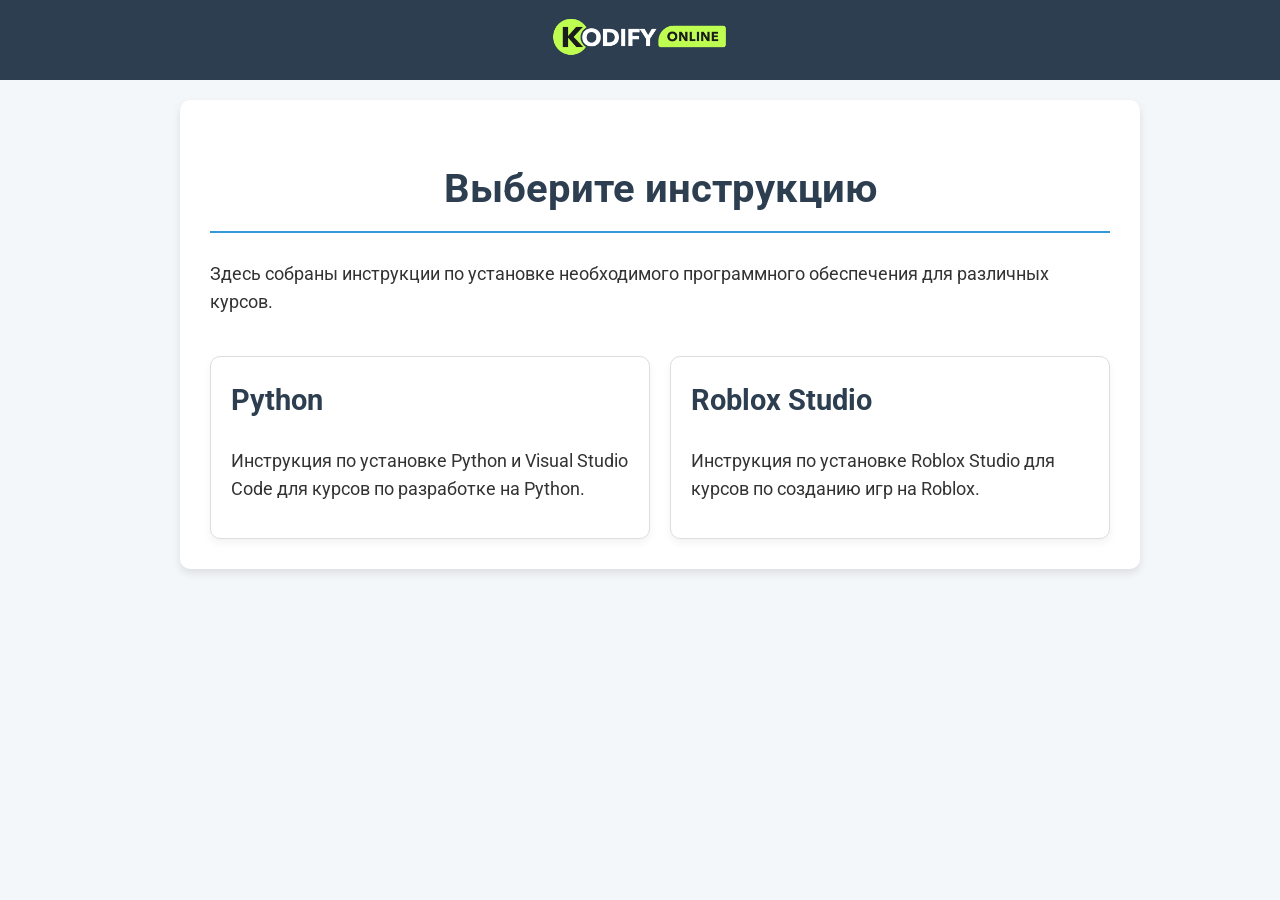
==== index.html @ 915befa4 "feat: add roblox studio installation guide" ====
<!DOCTYPE html>
<html lang="ru">
<head>
    <meta charset="UTF-8">
    <meta name="viewport" content="width=device-width, initial-scale=1.0">
    <title>Инструкции по установке</title>
    <link rel="stylesheet" href="style.css">
</head>
<body>
    <header class="main-header">
        <div class="logo-container">
            <a href="https://kodify.online" target="_blank">
                <img src="photo.png" alt="Kodify Online Logo" class="header-logo">
            </a>
        </div>
    </header>

    <main class="content">
        <div class="container">
            <h1>Выберите инструкцию</h1>
            <p>Здесь собраны инструкции по установке необходимого программного обеспечения для различных курсов.</p>
            
            <div class="course-list">
                <a href="python_installation_guide.html" class="course-card">
                    <h2>Python</h2>
                    <p>Инструкция по установке Python и Visual Studio Code для курсов по разработке на Python.</p>
                </a>
                <a href="roblox_installation_guide.html" class="course-card">
                    <h2>Roblox Studio</h2>
                    <p>Инструкция по установке Roblox Studio для курсов по созданию игр на Roblox.</p>
                </a>
                <!-- Другие курсы можно будет добавлять сюда -->
            </div>
        </div>
    </main>
</body>
</html>
---- style.css ----
@import url('https://fonts.googleapis.com/css2?family=Roboto:wght@400;700&display=swap');

html {
    scroll-behavior: smooth;
}

body {
    font-family: 'Roboto', sans-serif;
    line-height: 1.6;
    margin: 0;
    padding: 0;
    background-color: #f4f7f9;
    color: #333;
    padding-top: 80px; /* Space for fixed header */
}

.main-header {
    position: fixed;
    top: 0;
    left: 0;
    right: 0;
    background-color: #2c3e50; /* Dark background for the header */
    color: #ecf0f1;
    padding: 10px 0;
    z-index: 1000;
    text-align: center;
    height: 60px;
    display: flex;
    align-items: center;
    justify-content: center;
}

.main-header .logo-container {
    margin: 0;
}

.main-header .header-logo {
    max-width: 180px; /* Slightly smaller for header */
}

.main-layout {
    display: flex;
}

.side-menu {
    width: 250px;
    background-color: #2c3e50;
    color: #ecf0f1;
    padding: 20px;
    height: calc(100vh - 80px); /* Adjust height for fixed header */
    position: fixed;
    top: 80px; /* Position below fixed header */
    left: 0;
    overflow-y: auto; /* Enable scrolling for long menus */
}

.side-menu h3 {
    color: #fff;
    border-bottom: 1px solid #34495e;
    padding-bottom: 10px;
}

.side-menu ul {
    list-style: none;
    padding: 0;
}

.side-menu li a {
    color: #ecf0f1;
    text-decoration: none;
    display: block;
    padding: 10px 15px;
    border-radius: 5px;
    transition: background-color 0.3s;
}

.side-menu li a:hover {
    background-color: #34495e;
}

.content {
    padding: 20px;
    width: 100%;
}

.content.with-side-menu {
    margin-left: 270px; /* Side menu width + padding */
}

.container {
    max-width: 900px;
    margin: 0 auto; /* Center the container */
    padding: 30px;
    background-color: #fff;
    border-radius: 10px;
    box-shadow: 0 4px 8px rgba(0,0,0,0.1);
}

h1, h2 {
    color: #2c3e50;
    border-bottom: 2px solid #3498db;
    padding-bottom: 10px;
    scroll-margin-top: 90px; /* Offset for fixed header and some spacing */
}

h1 {
    text-align: center;
    font-size: 2.5em;
}

h2 {
    font-size: 1.8em;
    margin-top: 40px;
}

p {
    font-size: 1.1em;
    margin-bottom: 15px;
}

.step {
    margin-bottom: 30px;
}

.screenshot-img {
    display: block;
    width: 100%;
    min-height: 250px;
    margin: 20px 0;
    border: 2px dashed #bdc3c7;
    background-color: #ecf0f1;
    border-radius: 5px;
    position: relative;
    text-align: center;
    font-style: italic;
    color: #888;
}

.screenshot-img::after {
    content: attr(alt);
    position: absolute;
    top: 50%;
    left: 50%;
    transform: translate(-50%, -50%);
    color: #555;
    font-size: 1.2em;
    font-weight: bold;
    width: 100%;
    padding: 0 10px;
    box-sizing: border-box;
}

.screenshot-flex-container {
    display: flex;
    gap: 20px;
    flex-wrap: wrap; /* Allow images to wrap to the next line */
    justify-content: center; /* Center images horizontally */
    align-items: flex-start; /* Align items to the start of the cross axis */
}

.screenshot-flex-container .screenshot-img {
    width: calc(50% - 10px); /* Two images side by side with gap */
    max-width: 350px; /* Limit individual image width */
    flex-grow: 1; /* Allow them to grow */
    flex-shrink: 1; /* Allow them to shrink */
    object-fit: contain; /* Ensure image content scales without cropping */
    min-height: 150px; /* Reduce min-height for compact look */
    margin: 0; /* Reset margin from general .screenshot-img rule */
}

.screenshot-flex-container .screenshot-img::after {
    font-size: 1em; /* Smaller font for alt text if images are smaller */
}

.alert {
    background-color: #e74c3c;
    color: white;
    padding: 15px;
    border-radius: 5px;
    margin-top: 10px;
    font-weight: bold;
    text-align: center;
}

.alert.info {
    background-color: #2c3e50; /* Matches main-header background */
}

code {
    background-color: #e0e0e0;
    padding: 2px 6px;
    border-radius: 4px;
    font-family: 'Courier New', Courier, monospace;
}

.important {
    background-color: #f1c40f;
    padding: 15px;
    border-radius: 5px;
    font-weight: bold;
}

.logo-container {
    text-align: center;
    margin-bottom: 20px;
}

.header-logo {
    max-width: 200px;
    height: auto;
}

.section-divider {
    border: 0;
    height: 2px;
    background-color: #3498db;
    margin: 60px 0;
}

/* Styles for the main page (index.html) */
.course-list {
    margin-top: 40px;
    display: grid;
    grid-template-columns: repeat(auto-fit, minmax(300px, 1fr));
    gap: 20px;
}

.course-card {
    background-color: #fff;
    border: 1px solid #ddd;
    border-radius: 10px;
    padding: 20px;
    text-decoration: none;
    color: inherit;
    transition: box-shadow 0.3s, transform 0.3s;
    box-shadow: 0 4px 8px rgba(0,0,0,0.05);
}

.course-card:hover {
    transform: translateY(-5px);
    box-shadow: 0 8px 16px rgba(0,0,0,0.1);
}

.course-card h2 {
    margin-top: 0;
    border-bottom: none;
    padding-bottom: 0;
}
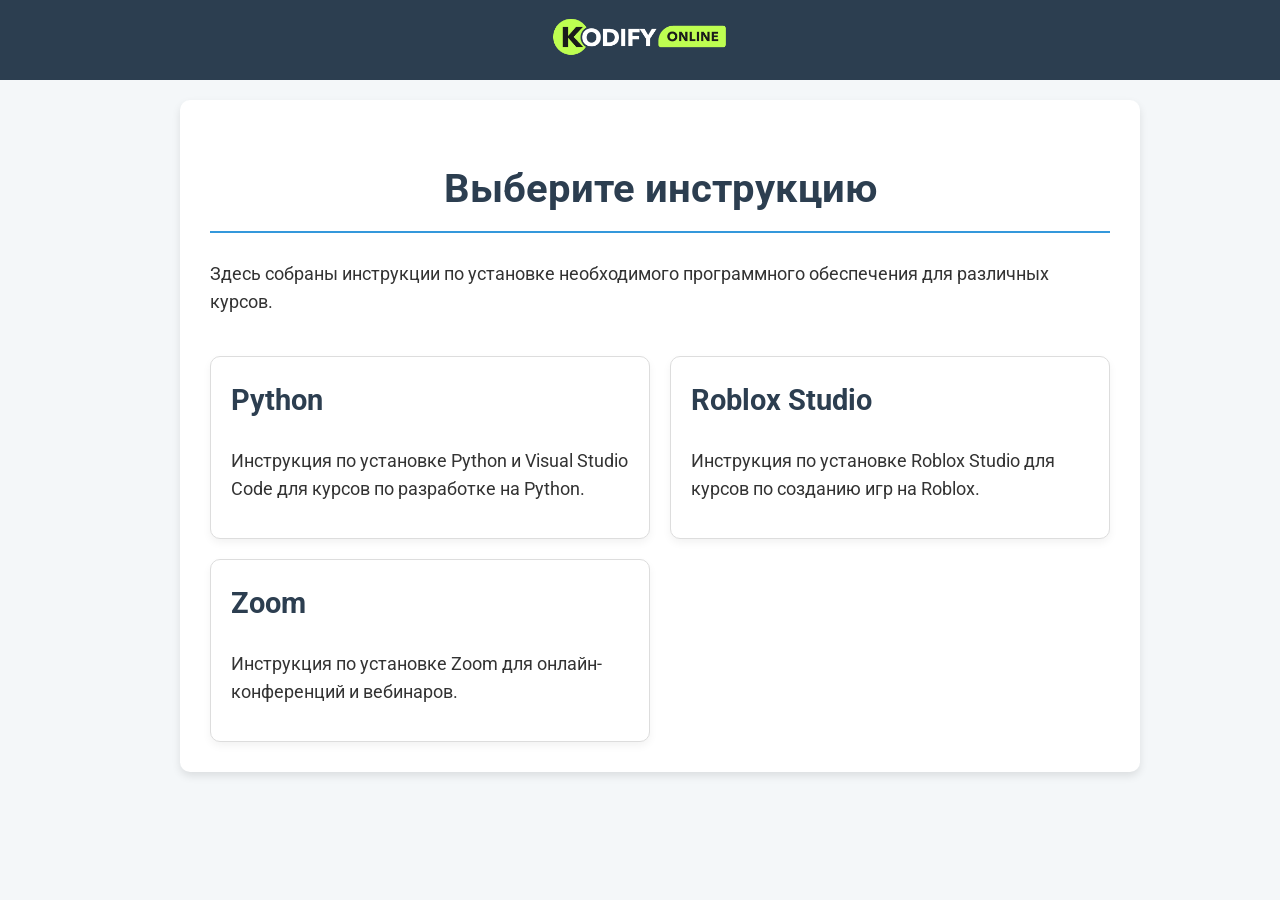
==== commit e22ca3b2: "Initial commit" ====
--- a/index.html
+++ b/index.html
@@ -29,6 +29,10 @@
                     <h2>Roblox Studio</h2>
                     <p>Инструкция по установке Roblox Studio для курсов по созданию игр на Roblox.</p>
                 </a>
+                <a href="zoom_installation_guide.html" class="course-card">
+                    <h2>Zoom</h2>
+                    <p>Инструкция по установке Zoom для онлайн-конференций и вебинаров.</p>
+                </a>
                 <!-- Другие курсы можно будет добавлять сюда -->
             </div>
         </div>
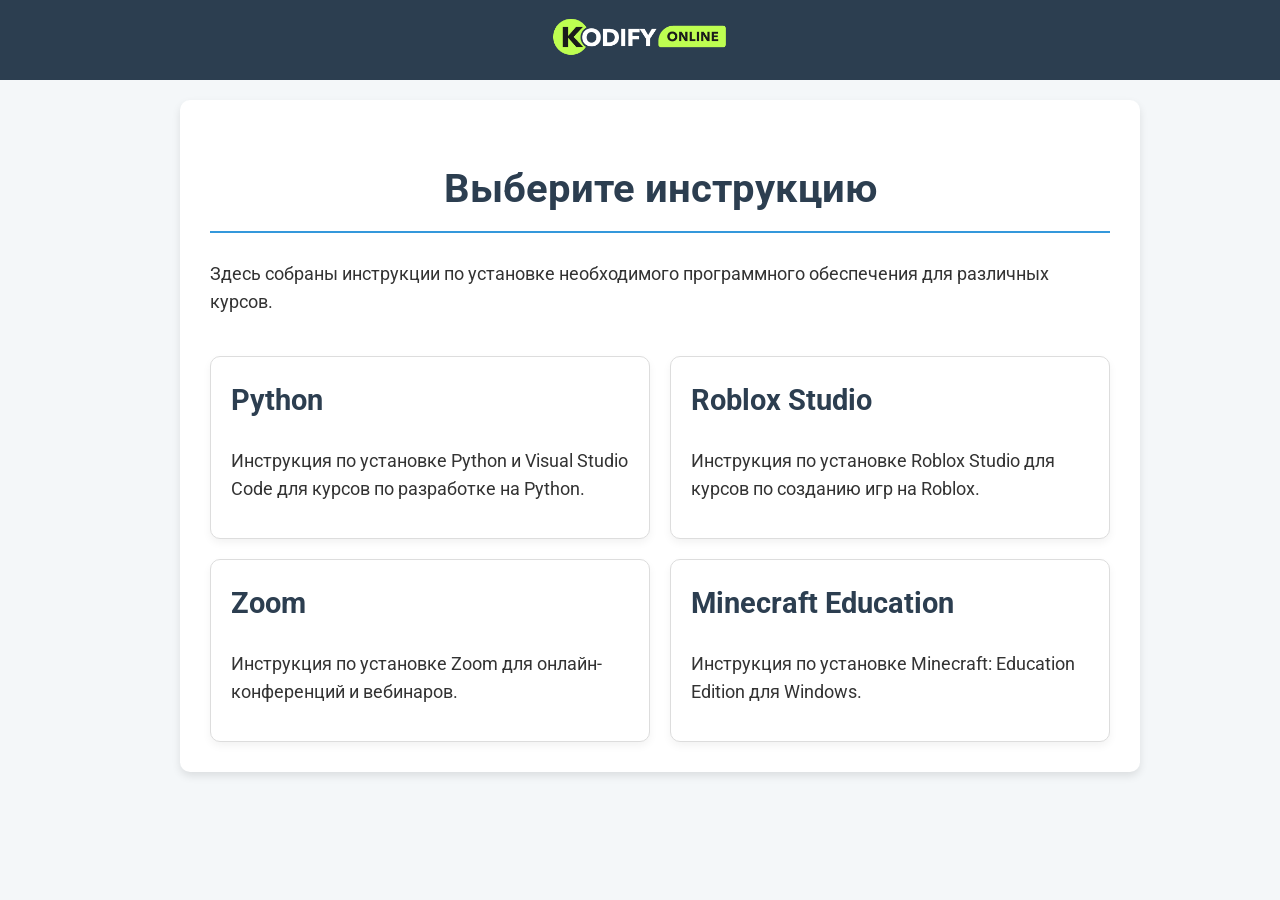
==== commit 51dc38c0: "feat: add Minecraft Education installation guide - Adds a new HTML page with a step-by-step guide fo" ====
--- a/index.html
+++ b/index.html
@@ -33,6 +33,10 @@
                     <h2>Zoom</h2>
                     <p>Инструкция по установке Zoom для онлайн-конференций и вебинаров.</p>
                 </a>
+                <a href="minecraft_installation_guide.html" class="course-card">
+                    <h2>Minecraft Education</h2>
+                    <p>Инструкция по установке Minecraft: Education Edition для Windows.</p>
+                </a>
                 <!-- Другие курсы можно будет добавлять сюда -->
             </div>
         </div>
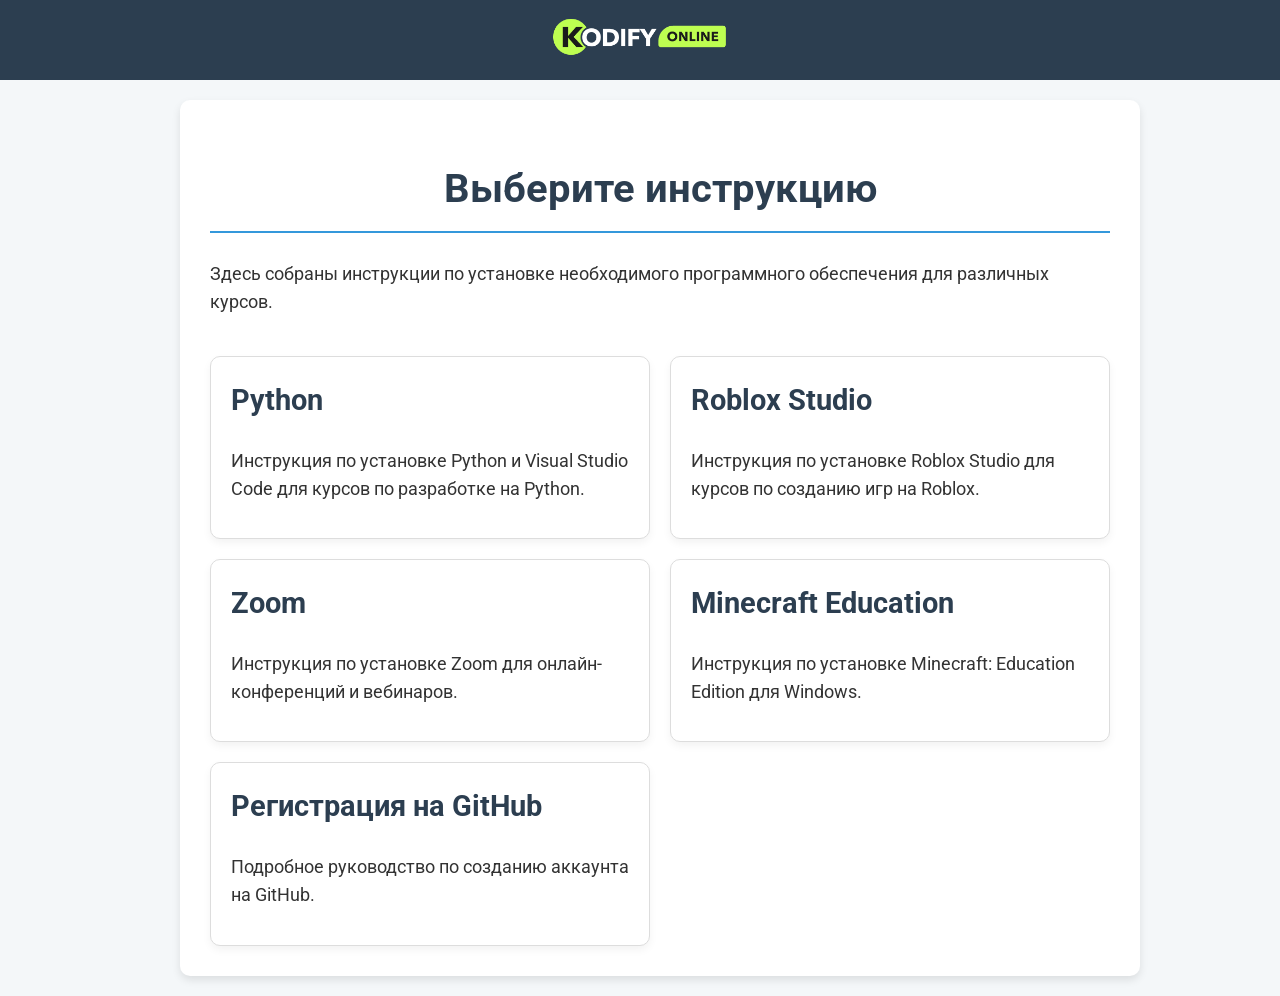
==== commit 9ca9db91: "feat: add GitHub registration guide - Adds a new HTML page with a step-by-step guide for registering" ====
--- a/index.html
+++ b/index.html
@@ -37,6 +37,10 @@
                     <h2>Minecraft Education</h2>
                     <p>Инструкция по установке Minecraft: Education Edition для Windows.</p>
                 </a>
+                <a href="github_registration_guide.html" class="course-card">
+                    <h2>Регистрация на GitHub</h2>
+                    <p>Подробное руководство по созданию аккаунта на GitHub.</p>
+                </a>
                 <!-- Другие курсы можно будет добавлять сюда -->
             </div>
         </div>
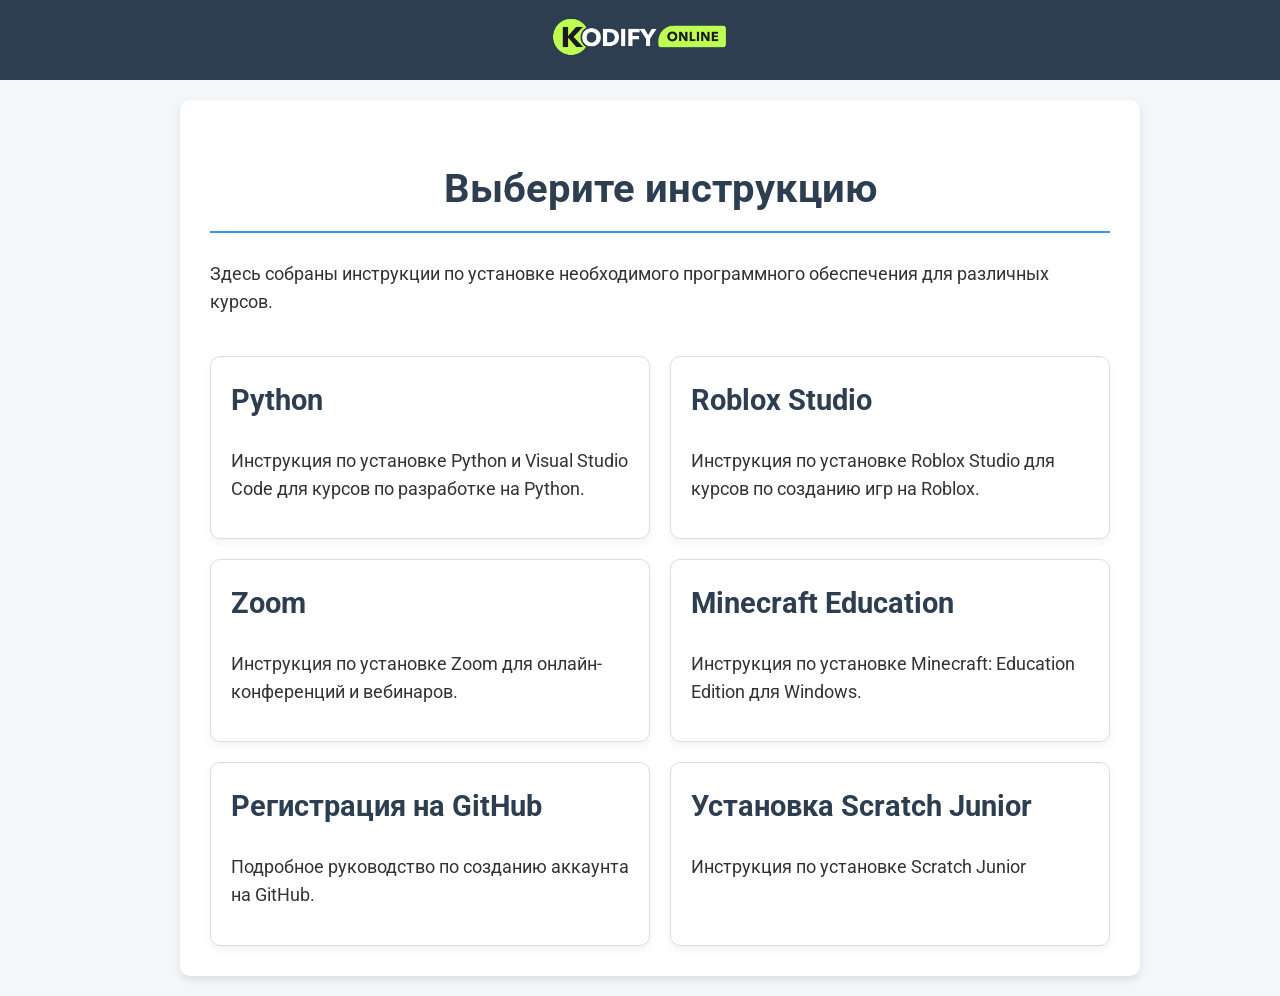
==== commit 57bda4d5: "скретч дж" ====
--- a/index.html
+++ b/index.html
@@ -41,6 +41,10 @@
                     <h2>Регистрация на GitHub</h2>
                     <p>Подробное руководство по созданию аккаунта на GitHub.</p>
                 </a>
+                <a href="scratch_jr__installation_guide.html" class="course-card">
+                    <h2>Установка Scratch Junior</h2>
+                    <p>Инструкция по установке Scratch Junior</p>
+                </a>
                 <!-- Другие курсы можно будет добавлять сюда -->
             </div>
         </div>
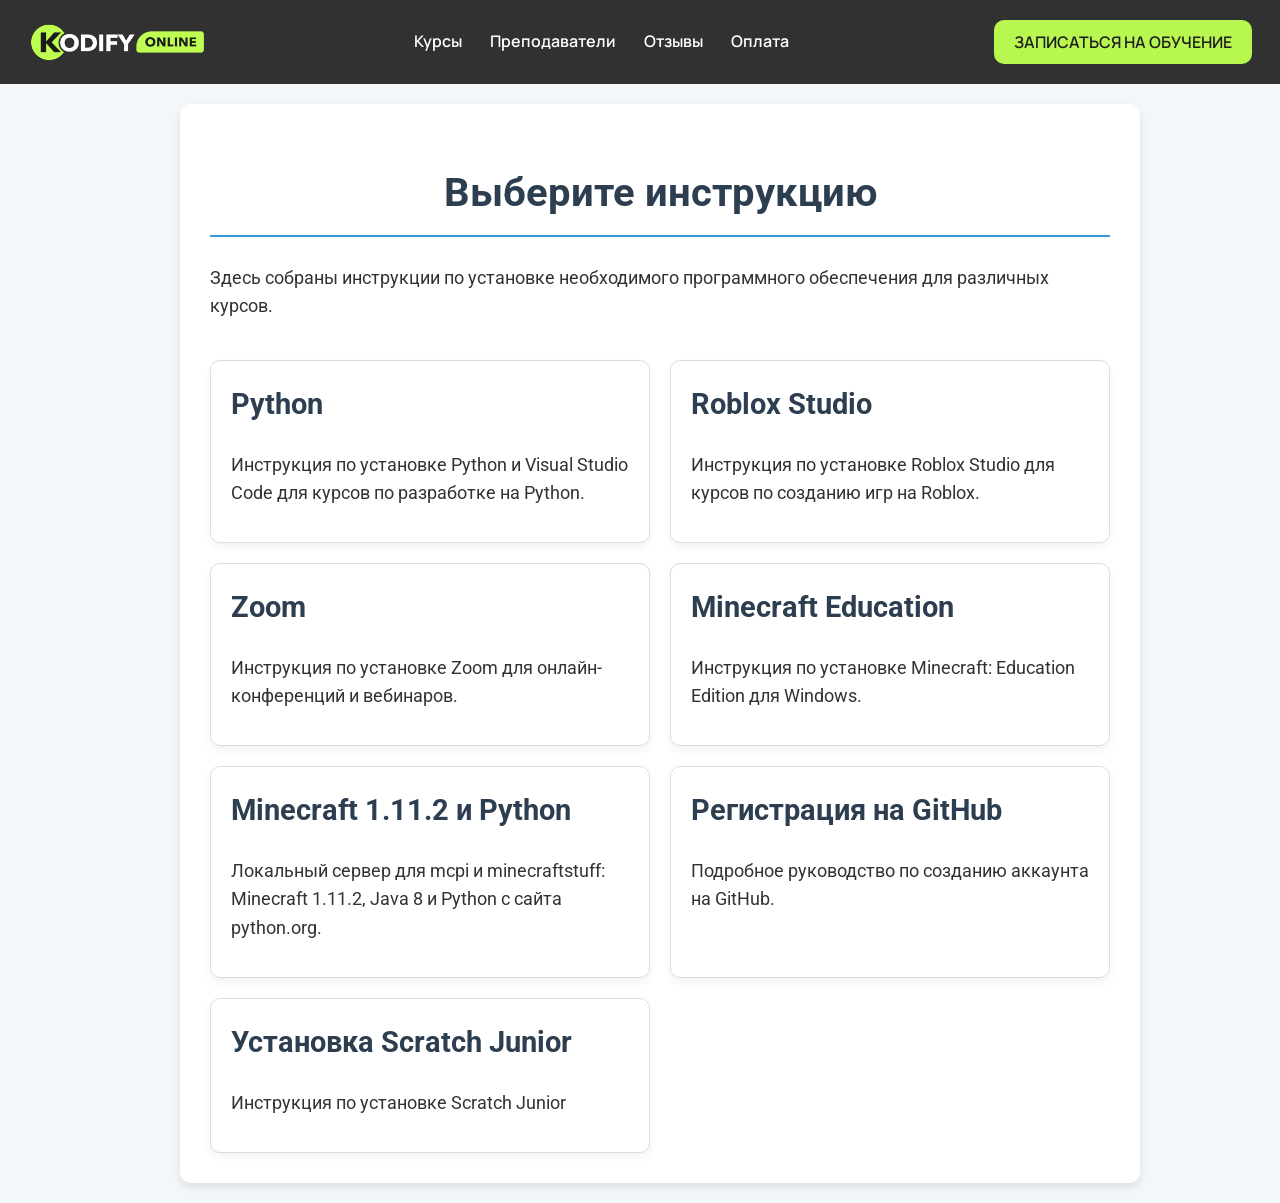
==== commit 013e1336: "установка питон майнкрафт" ====
--- a/index.html
+++ b/index.html
@@ -8,11 +8,16 @@
 </head>
 <body>
     <header class="main-header">
-        <div class="logo-container">
-            <a href="https://kodify.online" target="_blank">
-                <img src="photo.png" alt="Kodify Online Logo" class="header-logo">
-            </a>
-        </div>
+        <a class="header-logo-link" href="https://kodify.online/">
+            <img src="photo.png" alt="Kodify" class="header-logo">
+        </a>
+        <nav class="header-nav">
+            <a href="https://kodify.online/#rec2491400261">Курсы</a>
+            <a href="https://kodify.online/#rec2488766391">Преподаватели</a>
+            <a href="https://kodify.online/#rec2494123921">Отзывы</a>
+            <a href="https://kodify.online/pay">Оплата</a>
+        </nav>
+        <a class="header-cta" href="https://kodify.online/">Записаться на обучение</a>
     </header>
 
     <main class="content">
@@ -37,6 +42,10 @@
                     <h2>Minecraft Education</h2>
                     <p>Инструкция по установке Minecraft: Education Edition для Windows.</p>
                 </a>
+                <a href="minecraft_python_server_guide.html" class="course-card">
+                    <h2>Minecraft 1.11.2 и Python</h2>
+                    <p>Локальный сервер для mcpi и minecraftstuff: Minecraft 1.11.2, Java 8 и Python с сайта python.org.</p>
+                </a>
                 <a href="github_registration_guide.html" class="course-card">
                     <h2>Регистрация на GitHub</h2>
                     <p>Подробное руководство по созданию аккаунта на GitHub.</p>
--- a/style.css
+++ b/style.css
@@ -1,4 +1,4 @@
-@import url('https://fonts.googleapis.com/css2?family=Roboto:wght@400;700&display=swap');
+@import url('https://fonts.googleapis.com/css2?family=Manrope:wght@600;700&family=Roboto:wght@400;700&display=swap');
 
 html {
     scroll-behavior: smooth;
@@ -11,7 +11,7 @@
     padding: 0;
     background-color: #f4f7f9;
     color: #333;
-    padding-top: 80px; /* Space for fixed header */
+    padding-top: 84px;
 }
 
 .main-header {
@@ -19,23 +19,71 @@
     top: 0;
     left: 0;
     right: 0;
-    background-color: #2c3e50; /* Dark background for the header */
-    color: #ecf0f1;
-    padding: 10px 0;
+    height: 84px;
+    box-sizing: border-box;
+    background-color: rgba(32, 32, 32, 0.92);
+    color: #fff;
+    padding: 0 28px;
     z-index: 1000;
-    text-align: center;
-    height: 60px;
+    display: flex;
+    align-items: center;
+    justify-content: space-between;
+    gap: 24px;
+    font-family: 'Manrope', Arial, sans-serif;
+}
+
+.header-logo-link {
+    display: flex;
+    align-items: center;
+    flex: 0 0 auto;
+}
+
+.main-header .header-logo {
+    width: 180px;
+    max-width: 180px;
+    height: auto;
+    display: block;
+}
+
+.header-nav {
     display: flex;
     align-items: center;
     justify-content: center;
-}
-
-.main-header .logo-container {
-    margin: 0;
-}
-
-.main-header .header-logo {
-    max-width: 180px; /* Slightly smaller for header */
+    gap: 28px;
+    flex: 1;
+}
+
+.header-nav a {
+    color: #fff;
+    text-decoration: none;
+    font-weight: 600;
+    font-size: 16px;
+    transition: color 0.3s ease-in-out;
+}
+
+.header-nav a:hover {
+    color: #b9f951;
+}
+
+.header-cta {
+    flex: 0 0 auto;
+    color: #202020;
+    background-color: #b8f750;
+    border: 2px solid #b8f750;
+    border-radius: 10px;
+    padding: 12px 18px;
+    font-weight: 600;
+    font-size: 16px;
+    line-height: 1;
+    text-transform: uppercase;
+    text-decoration: none;
+    white-space: nowrap;
+    transition: background-color 0.2s ease-in-out, color 0.2s ease-in-out;
+}
+
+.header-cta:hover {
+    color: #b8f750;
+    background-color: transparent;
 }
 
 .main-layout {
@@ -44,19 +92,23 @@
 
 .side-menu {
     width: 250px;
-    background-color: #2c3e50;
-    color: #ecf0f1;
+    background-color: #202020;
+    color: #fff;
     padding: 20px;
-    height: calc(100vh - 80px); /* Adjust height for fixed header */
+    height: calc(100vh - 84px);
     position: fixed;
-    top: 80px; /* Position below fixed header */
+    top: 84px;
     left: 0;
-    overflow-y: auto; /* Enable scrolling for long menus */
+    overflow-y: auto;
+    font-family: 'Manrope', Arial, sans-serif;
 }
 
 .side-menu h3 {
     color: #fff;
-    border-bottom: 1px solid #34495e;
+    font-family: 'Manrope', Arial, sans-serif;
+    font-size: 18px;
+    font-weight: 600;
+    border-bottom: 1px solid rgba(185, 249, 81, 0.45);
     padding-bottom: 10px;
 }
 
@@ -66,16 +118,18 @@
 }
 
 .side-menu li a {
-    color: #ecf0f1;
+    color: #fff;
     text-decoration: none;
     display: block;
     padding: 10px 15px;
-    border-radius: 5px;
-    transition: background-color 0.3s;
+    border-radius: 10px;
+    font-weight: 600;
+    transition: color 0.3s ease-in-out;
 }
 
 .side-menu li a:hover {
-    background-color: #34495e;
+    color: #b9f951;
+    background-color: transparent;
 }
 
 .content {
@@ -89,7 +143,7 @@
 
 .container {
     max-width: 900px;
-    margin: 0 auto; /* Center the container */
+    margin: 0 auto;
     padding: 30px;
     background-color: #fff;
     border-radius: 10px;
@@ -100,7 +154,7 @@
     color: #2c3e50;
     border-bottom: 2px solid #3498db;
     padding-bottom: 10px;
-    scroll-margin-top: 90px; /* Offset for fixed header and some spacing */
+    scroll-margin-top: 100px;
 }
 
 h1 {
@@ -172,6 +226,23 @@
     font-size: 1em; /* Smaller font for alt text if images are smaller */
 }
 
+.screenshot-img.photo {
+    min-height: 0;
+    height: auto;
+    background-color: #fff;
+    border: 1px solid #ddd;
+    object-fit: contain;
+}
+
+.screenshot-img.photo::after {
+    content: none;
+}
+
+.screenshot-flex-container .screenshot-img.photo {
+    max-width: none;
+    width: calc(50% - 10px);
+}
+
 .alert {
     background-color: #e74c3c;
     color: white;
@@ -183,7 +254,7 @@
 }
 
 .alert.info {
-    background-color: #2c3e50; /* Matches main-header background */
+    background-color: #2c3e50;
 }
 
 code {
@@ -246,3 +317,19 @@
     border-bottom: none;
     padding-bottom: 0;
 }
+
+@media (max-width: 960px) {
+    .header-nav {
+        display: none;
+    }
+
+    .main-header .header-logo {
+        width: 140px;
+        max-width: 140px;
+    }
+
+    .header-cta {
+        font-size: 13px;
+        padding: 10px 12px;
+    }
+}
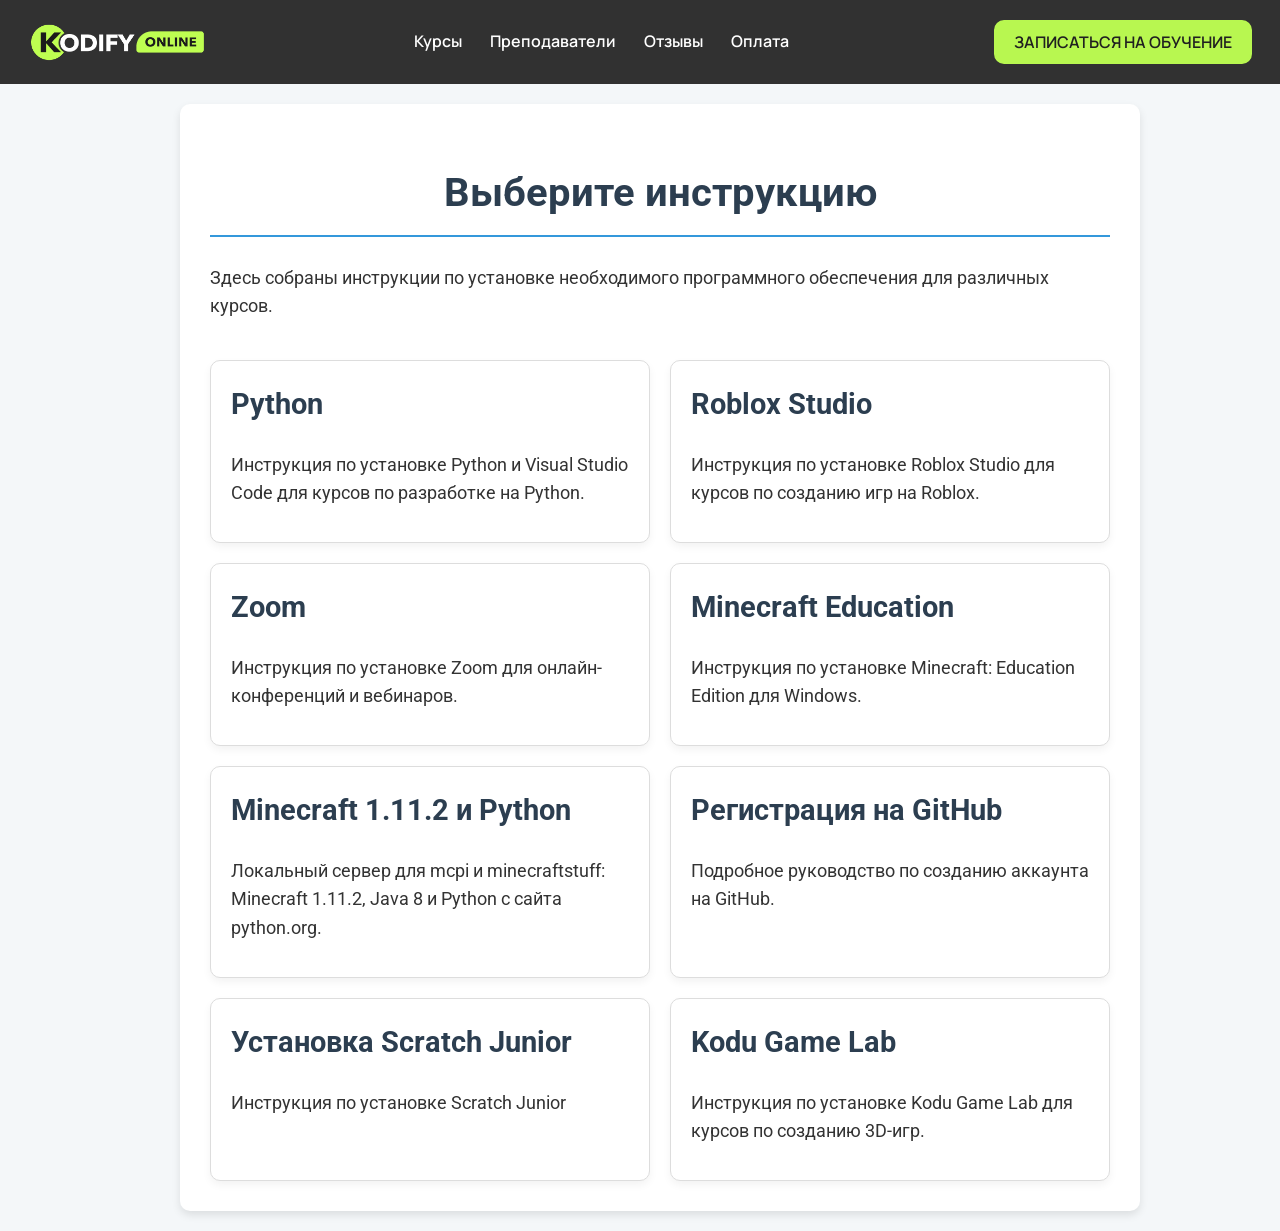
==== commit cbb74f44: "kodu" ====
--- a/index.html
+++ b/index.html
@@ -4,6 +4,8 @@
     <meta charset="UTF-8">
     <meta name="viewport" content="width=device-width, initial-scale=1.0">
     <title>Инструкции по установке</title>
+    <link rel="icon" href="favicon.ico" sizes="any">
+    <link rel="icon" type="image/png" href="favicon.png">
     <link rel="stylesheet" href="style.css">
 </head>
 <body>
@@ -54,6 +56,10 @@
                     <h2>Установка Scratch Junior</h2>
                     <p>Инструкция по установке Scratch Junior</p>
                 </a>
+                <a href="kodu_installation_guide.html" class="course-card">
+                    <h2>Kodu Game Lab</h2>
+                    <p>Инструкция по установке Kodu Game Lab для курсов по созданию 3D-игр.</p>
+                </a>
                 <!-- Другие курсы можно будет добавлять сюда -->
             </div>
         </div>
--- a/style.css
+++ b/style.css
@@ -238,6 +238,13 @@
     content: none;
 }
 
+.screenshot-img.photo.dialog {
+    width: auto;
+    max-width: min(480px, 100%);
+    margin-left: auto;
+    margin-right: auto;
+}
+
 .screenshot-flex-container .screenshot-img.photo {
     max-width: none;
     width: calc(50% - 10px);
